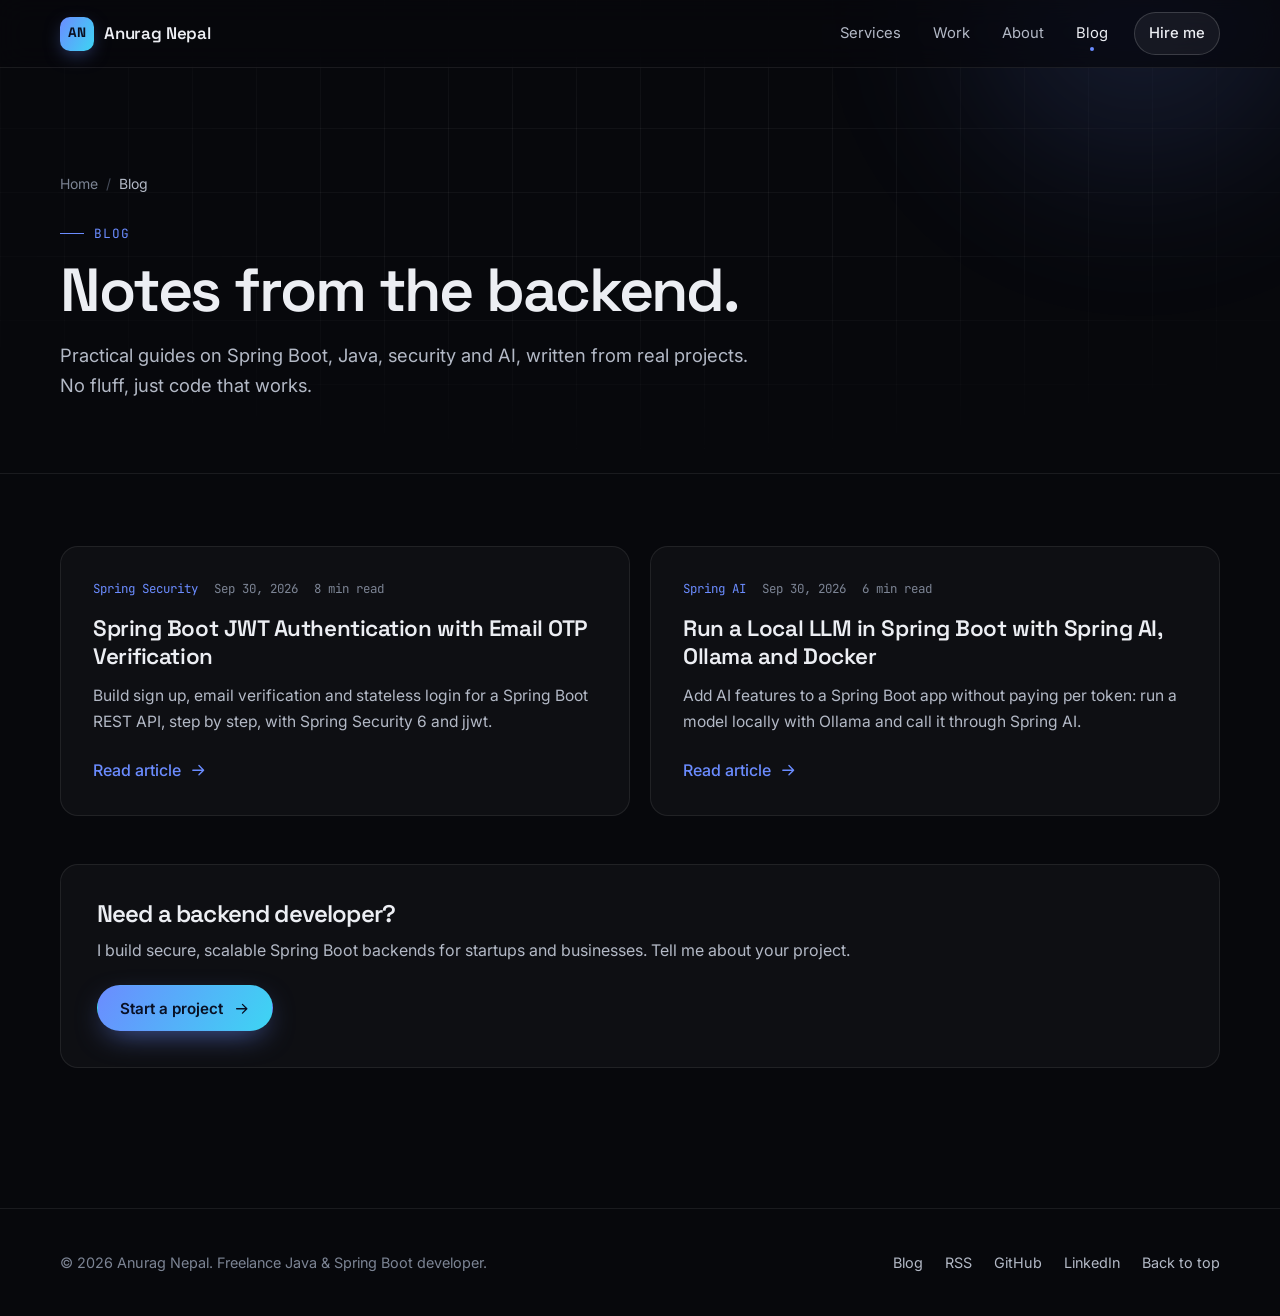
==== blog/index.html @ f437a740 "Add blog, freelance positioning and cleaner site structure - Add /blog/ with two starter posts (JWT " ====
<!DOCTYPE html>
<html lang="en">
<head>
  <meta charset="UTF-8">
  <meta name="viewport" content="width=device-width, initial-scale=1, viewport-fit=cover">

  <title>Blog: Spring Boot, Java and Backend Guides | Anurag Nepal</title>
  <meta name="description" content="Practical Spring Boot and Java backend guides from real client projects: authentication, security, microservices, Kafka, Redis and AI with Spring AI.">
  <meta name="author" content="Anurag Nepal">
  <meta name="robots" content="index, follow, max-image-preview:large, max-snippet:-1">
  <link rel="canonical" href="https://anuragnepal.com.np/blog/">
  <meta name="theme-color" content="#07080c">

  <meta property="og:type" content="website">
  <meta property="og:site_name" content="Anurag Nepal">
  <meta property="og:url" content="https://anuragnepal.com.np/blog/">
  <meta property="og:title" content="Blog: Spring Boot, Java and Backend Guides">
  <meta property="og:description" content="Practical Spring Boot and Java backend guides from real projects.">
  <meta property="og:image" content="https://anuragnepal.com.np/og-image.png">
  <meta property="og:image:width" content="1200">
  <meta property="og:image:height" content="630">

  <meta name="twitter:card" content="summary_large_image">
  <meta name="twitter:title" content="Blog: Spring Boot, Java and Backend Guides">
  <meta name="twitter:description" content="Practical Spring Boot and Java backend guides from real projects.">
  <meta name="twitter:image" content="https://anuragnepal.com.np/og-image.png">

  <link rel="icon" href="/favicon.svg" type="image/svg+xml">
  <link rel="apple-touch-icon" href="/apple-touch-icon.png">
  <link rel="manifest" href="/site.webmanifest">
  <link rel="alternate" type="application/rss+xml" title="Anurag Nepal Blog" href="/feed.xml">

  <link rel="preconnect" href="https://fonts.googleapis.com">
  <link rel="preconnect" href="https://fonts.gstatic.com" crossorigin>
  <link rel="stylesheet" href="https://fonts.googleapis.com/css2?family=Inter:wght@400;500;600&family=JetBrains+Mono:wght@400;500&family=Space+Grotesk:wght@500;600;700&display=swap">
  <link rel="stylesheet" href="/assets/css/main.css">
  <script src="/assets/js/main.js" defer></script>

  <script type="application/ld+json">
  {
    "@context": "https://schema.org",
    "@graph": [
      {
        "@type": "Blog",
        "@id": "https://anuragnepal.com.np/blog/#blog",
        "url": "https://anuragnepal.com.np/blog/",
        "name": "Anurag Nepal Blog",
        "description": "Practical Spring Boot and Java backend guides from real projects.",
        "inLanguage": "en",
        "author": { "@type": "Person", "@id": "https://anuragnepal.com.np/#person", "name": "Anurag Nepal", "url": "https://anuragnepal.com.np/" },
        "blogPost": [
          {
            "@type": "BlogPosting",
            "headline": "Spring Boot JWT Authentication with Email OTP Verification",
            "url": "https://anuragnepal.com.np/blog/spring-boot-jwt-authentication-email-otp/",
            "datePublished": "2026-09-30"
          },
          {
            "@type": "BlogPosting",
            "headline": "Run a Local LLM in Spring Boot with Spring AI, Ollama and Docker",
            "url": "https://anuragnepal.com.np/blog/spring-ai-ollama-local-llm-docker/",
            "datePublished": "2026-09-30"
          }
        ]
      },
      {
        "@type": "BreadcrumbList",
        "itemListElement": [
          { "@type": "ListItem", "position": 1, "name": "Home", "item": "https://anuragnepal.com.np/" },
          { "@type": "ListItem", "position": 2, "name": "Blog" }
        ]
      }
    ]
  }
  </script>
</head>
<body>
  <a class="skip-link" href="#main">Skip to content</a>
  <div class="progress" aria-hidden="true"></div>

  <header class="site-header" id="top">
    <nav class="container nav" aria-label="Primary">
      <a class="brand" href="/" aria-label="Anurag Nepal, home">
        <span class="brand-mark" aria-hidden="true">AN</span>
        <span>Anurag Nepal</span>
      </a>
      <button class="menu-toggle" type="button" aria-expanded="false" aria-controls="nav-menu" aria-label="Open menu">
        <span></span><span></span>
      </button>
      <div class="nav-menu" id="nav-menu">
        <ul class="nav-links">
          <li><a href="/#services">Services</a></li>
          <li><a href="/#work">Work</a></li>
          <li><a href="/#about">About</a></li>
          <li><a href="/blog/" aria-current="page">Blog</a></li>
          <li class="nav-cta"><a class="btn btn-sm" href="/#contact">Hire me</a></li>
        </ul>
      </div>
    </nav>
  </header>

  <main id="main">
    <header class="page-hero">
      <div class="hero-bg" aria-hidden="true">
        <div class="hero-grid"></div>
        <div class="orb orb-1"></div>
      </div>
      <div class="container">
        <nav class="breadcrumbs" aria-label="Breadcrumb">
          <ol>
            <li><a href="/">Home</a></li>
            <li><span aria-current="page">Blog</span></li>
          </ol>
        </nav>
        <span class="eyebrow">Blog</span>
        <h1 class="page-title">Notes from the backend.</h1>
        <p class="section-sub">Practical guides on Spring Boot, Java, security and AI, written from real projects. No fluff, just code that works.</p>
      </div>
    </header>

    <section class="section" aria-label="All articles">
      <div class="container">
        <div class="posts-grid stagger">
          <article class="card post-card reveal">
            <div class="post-meta">
              <span class="tag">Spring Security</span>
              <time datetime="2026-09-30">Sep 30, 2026</time>
              <span>8 min read</span>
            </div>
            <h2 class="post-card-title"><a href="/blog/spring-boot-jwt-authentication-email-otp/">Spring Boot JWT Authentication with Email OTP Verification</a></h2>
            <p>Build sign up, email verification and stateless login for a Spring Boot REST API, step by step, with Spring Security 6 and jjwt.</p>
            <span class="link-arrow">Read article <svg class="icon" aria-hidden="true"><use href="/assets/icons.svg#arrow"/></svg></span>
          </article>
          <article class="card post-card reveal">
            <div class="post-meta">
              <span class="tag">Spring AI</span>
              <time datetime="2026-09-30">Sep 30, 2026</time>
              <span>6 min read</span>
            </div>
            <h2 class="post-card-title"><a href="/blog/spring-ai-ollama-local-llm-docker/">Run a Local LLM in Spring Boot with Spring AI, Ollama and Docker</a></h2>
            <p>Add AI features to a Spring Boot app without paying per token: run a model locally with Ollama and call it through Spring AI.</p>
            <span class="link-arrow">Read article <svg class="icon" aria-hidden="true"><use href="/assets/icons.svg#arrow"/></svg></span>
          </article>
        </div>

        <aside class="card card-static article-cta reveal">
          <h2>Need a backend developer?</h2>
          <p>I build secure, scalable Spring Boot backends for startups and businesses. Tell me about your project.</p>
          <a class="btn btn-primary" href="/#contact">Start a project <svg class="icon icon-arrow" aria-hidden="true"><use href="/assets/icons.svg#arrow"/></svg></a>
        </aside>
      </div>
    </section>
  </main>

  <footer class="site-footer">
    <div class="container footer-inner">
      <p>&copy; <span id="year">2026</span> Anurag Nepal. Freelance Java &amp; Spring Boot developer.</p>
      <ul class="footer-links">
        <li><a href="/blog/">Blog</a></li>
        <li><a href="/feed.xml">RSS</a></li>
        <li><a href="https://github.com/Anurag-Nepal" target="_blank" rel="noopener">GitHub</a></li>
        <li><a href="https://www.linkedin.com/in/anurag-nepal/" target="_blank" rel="noopener">LinkedIn</a></li>
        <li><a href="#top">Back to top</a></li>
      </ul>
    </div>
  </footer>
</body>
</html>
---- assets/css/main.css ----
/* ==========================================================================
   Anurag Nepal - site styles
   ========================================================================== */

:root {
  --bg: #07080c;
  --bg-elev: #0c0e14;
  --surface: rgba(255, 255, 255, 0.03);
  --surface-2: rgba(255, 255, 255, 0.055);
  --border: rgba(255, 255, 255, 0.08);
  --border-strong: rgba(255, 255, 255, 0.16);
  --text: #eceef3;
  --text-2: #b3b9c6;
  --muted: #7c8494;
  --accent: #6b8cff;
  --accent-2: #3dd5f3;
  --accent-soft: rgba(107, 140, 255, 0.14);
  --success: #4ade80;
  --danger: #f87171;
  --grad: linear-gradient(120deg, var(--accent) 0%, var(--accent-2) 100%);

  --font-display: "Space Grotesk", ui-sans-serif, system-ui, -apple-system, "Segoe UI", sans-serif;
  --font-body: "Inter", ui-sans-serif, system-ui, -apple-system, "Segoe UI", Roboto, sans-serif;
  --font-mono: "JetBrains Mono", ui-monospace, SFMono-Regular, Menlo, Consolas, monospace;

  --maxw: 1160px;
  --gutter: clamp(16px, 4vw, 32px);
  --radius: 18px;
  --radius-sm: 12px;
  --ease: cubic-bezier(0.22, 1, 0.36, 1);
  --header-h: 68px;

  color-scheme: dark;
}

/* ---------- Base ---------- */

*, *::before, *::after { box-sizing: border-box; }
* { margin: 0; padding: 0; }

html {
  scroll-behavior: smooth;
  scroll-padding-top: calc(var(--header-h) + 16px);
  -webkit-text-size-adjust: 100%;
  text-size-adjust: 100%;
}

body {
  font-family: var(--font-body);
  font-size: 1rem;
  line-height: 1.65;
  color: var(--text);
  background: var(--bg);
  -webkit-font-smoothing: antialiased;
  -moz-osx-font-smoothing: grayscale;
  overflow-x: hidden;
}

img, svg { display: block; max-width: 100%; }
a { color: inherit; text-decoration: none; }
button, input, textarea { font: inherit; color: inherit; }
ul[class], ol[class] { list-style: none; }
::selection { background: rgba(107, 140, 255, 0.35); color: #fff; }

:focus-visible {
  outline: 2px solid var(--accent);
  outline-offset: 3px;
  border-radius: 6px;
}

.container {
  width: 100%;
  max-width: calc(var(--maxw) + var(--gutter) * 2);
  margin-inline: auto;
  padding-inline: var(--gutter);
}

.sprite { position: absolute; width: 0; height: 0; overflow: hidden; }

.skip-link {
  position: fixed;
  top: 12px;
  left: 12px;
  z-index: 200;
  padding: 10px 16px;
  border-radius: 10px;
  background: var(--accent);
  color: #0a0f1f;
  font-weight: 600;
  transform: translateY(-160%);
  transition: transform 0.25s var(--ease);
}
.skip-link:focus { transform: translateY(0); }

.icon { width: 1.15em; height: 1.15em; flex-shrink: 0; }

.gradient-text {
  background: var(--grad);
  -webkit-background-clip: text;
  background-clip: text;
  color: transparent;
}

/* ---------- Scroll progress ---------- */

.progress {
  position: fixed;
  inset: 0 0 auto 0;
  z-index: 120;
  height: 2px;
  background: var(--grad);
  transform: scaleX(0);
  transform-origin: 0 50%;
  pointer-events: none;
}

@supports (animation-timeline: scroll()) {
  .progress {
    animation: grow-x linear both;
    animation-timeline: scroll(root);
  }
}

@keyframes grow-x { to { transform: scaleX(1); } }

/* ---------- Header ---------- */

.site-header {
  position: fixed;
  inset: 0 0 auto 0;
  z-index: 100;
  height: var(--header-h);
  display: flex;
  align-items: center;
  background: rgba(7, 8, 12, 0.72);
  border-bottom: 1px solid var(--border);
  -webkit-backdrop-filter: saturate(160%) blur(14px);
  backdrop-filter: saturate(160%) blur(14px);
}

/* Header starts transparent and gains glass as the page scrolls */
@supports (animation-timeline: scroll()) {
  .site-header {
    animation: header-glass linear both;
    animation-timeline: scroll(root);
    animation-range: 0 120px;
  }
}

@keyframes header-glass {
  from {
    background: rgba(7, 8, 12, 0);
    border-bottom-color: transparent;
    -webkit-backdrop-filter: saturate(100%) blur(0);
    backdrop-filter: saturate(100%) blur(0);
  }
}

.nav {
  display: flex;
  align-items: center;
  justify-content: space-between;
  gap: 24px;
}

.brand {
  display: inline-flex;
  align-items: center;
  gap: 10px;
  font-family: var(--font-display);
  font-size: 1.05rem;
  font-weight: 600;
  letter-spacing: -0.01em;
}

.brand-mark {
  display: grid;
  place-items: center;
  width: 34px;
  height: 34px;
  border-radius: 10px;
  background: var(--grad);
  color: #0a0f1f;
  font-size: 0.85rem;
  font-weight: 700;
  box-shadow: 0 6px 20px -6px rgba(107, 140, 255, 0.6);
  transition: transform 0.4s var(--ease);
}
.brand:hover .brand-mark { transform: rotate(-8deg) scale(1.05); }

.nav-links {
  display: flex;
  align-items: center;
  gap: 4px;
}

.nav-links a {
  position: relative;
  display: block;
  padding: 8px 14px;
  border-radius: 999px;
  color: var(--text-2);
  font-size: 0.925rem;
  transition: color 0.25s var(--ease), background-color 0.25s var(--ease);
}
.nav-links a:hover { color: var(--text); background: var(--surface-2); }
.nav-links a[aria-current] { color: var(--text); }
.nav-links a[aria-current]::after {
  content: "";
  position: absolute;
  left: 50%;
  bottom: 3px;
  width: 4px;
  height: 4px;
  border-radius: 50%;
  background: var(--accent);
  transform: translateX(-50%);
}
.nav-links .nav-cta { margin-left: 8px; }
.nav-links .nav-cta a { color: var(--text); }
.nav-links .nav-cta a::after { display: none; }

.menu-toggle {
  display: none;
  place-items: center;
  width: 42px;
  height: 42px;
  border: 1px solid var(--border);
  border-radius: 12px;
  background: var(--surface);
  cursor: pointer;
}
.menu-toggle span {
  display: block;
  width: 18px;
  height: 1.5px;
  border-radius: 2px;
  background: var(--text);
  transition: transform 0.35s var(--ease);
}
.menu-toggle span + span { margin-top: 5px; }
.menu-toggle[aria-expanded="true"] span:nth-child(1) { transform: translateY(3.25px) rotate(45deg); }
.menu-toggle[aria-expanded="true"] span:nth-child(2) { transform: translateY(-3.25px) rotate(-45deg); }

/* ---------- Buttons ---------- */

.btn {
  position: relative;
  isolation: isolate;
  overflow: hidden;
  display: inline-flex;
  align-items: center;
  justify-content: center;
  gap: 10px;
  min-height: 46px;
  padding: 0 22px;
  border: 1px solid var(--border-strong);
  border-radius: 999px;
  background: var(--surface-2);
  font-size: 0.95rem;
  font-weight: 500;
  white-space: nowrap;
  cursor: pointer;
  transition: transform 0.35s var(--ease), border-color 0.3s var(--ease), box-shadow 0.35s var(--ease);
}
.btn:hover { transform: translateY(-2px); border-color: rgba(255, 255, 255, 0.28); }
.btn:active { transform: translateY(0); }
.btn .icon { transition: transform 0.35s var(--ease); }
.btn:hover .icon-arrow { transform: translateX(3px); }

.btn-primary {
  border-color: transparent;
  background: var(--grad);
  color: #081024;
  font-weight: 600;
  box-shadow: 0 10px 30px -10px rgba(107, 140, 255, 0.7);
}
.btn-primary::after {
  content: "";
  position: absolute;
  inset: 0;
  z-index: -1;
  background: linear-gradient(110deg, transparent 30%, rgba(255, 255, 255, 0.45) 50%, transparent 70%);
  transform: translateX(-120%);
  transition: transform 0.8s var(--ease);
}
.btn-primary:hover { border-color: transparent; box-shadow: 0 16px 40px -12px rgba(107, 140, 255, 0.85); }
.btn-primary:hover::after { transform: translateX(120%); }

.btn-sm { min-height: 38px; padding: 0 16px; font-size: 0.875rem; }

.link-arrow {
  display: inline-flex;
  align-items: center;
  gap: 8px;
  color: var(--accent);
  font-weight: 500;
}
.link-arrow .icon { transition: transform 0.35s var(--ease); }
.link-arrow:hover .icon { transform: translateX(3px); }

/* ---------- Hero ---------- */

.hero {
  position: relative;
  isolation: isolate;
  display: flex;
  align-items: center;
  min-height: 100svh;
  padding: calc(var(--header-h) + 48px) 0 96px;
  overflow: hidden;
}

.hero-bg { position: absolute; inset: 0; z-index: -1; pointer-events: none; }

.hero-grid {
  position: absolute;
  inset: 0;
  background-image:
    linear-gradient(to right, rgba(255, 255, 255, 0.045) 1px, transparent 1px),
    linear-gradient(to bottom, rgba(255, 255, 255, 0.045) 1px, transparent 1px);
  background-size: 64px 64px;
  -webkit-mask-image: radial-gradient(ellipse 70% 60% at 50% 40%, #000 30%, transparent 100%);
  mask-image: radial-gradient(ellipse 70% 60% at 50% 40%, #000 30%, transparent 100%);
}

.orb {
  position: absolute;
  border-radius: 50%;
  filter: blur(80px);
  opacity: 0.55;
  will-change: transform;
}
.orb-1 {
  top: -140px;
  right: -120px;
  width: 520px;
  height: 520px;
  background: radial-gradient(circle, rgba(107, 140, 255, 0.55), transparent 65%);
  animation: drift-1 18s ease-in-out infinite alternate;
}
.orb-2 {
  bottom: -160px;
  left: -140px;
  width: 460px;
  height: 460px;
  background: radial-gradient(circle, rgba(61, 213, 243, 0.35), transparent 65%);
  animation: drift-2 22s ease-in-out infinite alternate;
}

@keyframes drift-1 { to { transform: translate3d(-80px, 60px, 0) scale(1.08); } }
@keyframes drift-2 { to { transform: translate3d(90px, -50px, 0) scale(1.1); } }

.hero-inner {
  display: grid;
  grid-template-columns: minmax(0, 1.15fr) minmax(0, 0.85fr);
  align-items: center;
  gap: clamp(40px, 6vw, 80px);
}

.pill {
  display: inline-flex;
  align-items: center;
  gap: 10px;
  padding: 6px 14px 6px 10px;
  border: 1px solid var(--border);
  border-radius: 999px;
  background: var(--surface);
  color: var(--text-2);
  font-size: 0.85rem;
}

.status-dot {
  position: relative;
  width: 8px;
  height: 8px;
  border-radius: 50%;
  background: var(--success);
}
.status-dot::after {
  content: "";
  position: absolute;
  inset: 0;
  border-radius: 50%;
  background: var(--success);
  animation: ping 2s var(--ease) infinite;
}

@keyframes ping {
  from { transform: scale(1); opacity: 0.7; }
  to { transform: scale(2.8); opacity: 0; }
}

.hero h1 {
  margin: 22px 0 18px;
  font-family: var(--font-display);
  font-size: clamp(2.9rem, 8vw, 5.6rem);
  font-weight: 700;
  line-height: 0.98;
  letter-spacing: -0.045em;
}
.hero h1 span { display: block; }

.hero-role {
  color: var(--accent);
  font-family: var(--font-mono);
  font-size: clamp(0.85rem, 1.6vw, 0.95rem);
  letter-spacing: 0.02em;
}

.hero-lede {
  max-width: 36ch;
  margin-top: 18px;
  color: var(--text-2);
  font-size: clamp(1.05rem, 1.9vw, 1.25rem);
  line-height: 1.6;
}

.hero-actions {
  display: flex;
  flex-wrap: wrap;
  align-items: center;
  gap: 12px;
  margin-top: 34px;
}

.socials { display: flex; align-items: center; gap: 8px; margin-top: 30px; }

.social {
  display: grid;
  place-items: center;
  width: 42px;
  height: 42px;
  border: 1px solid var(--border);
  border-radius: 12px;
  background: var(--surface);
  color: var(--text-2);
  transition: color 0.25s, border-color 0.25s, background-color 0.25s, transform 0.35s var(--ease);
}
.social:hover { color: var(--text); border-color: var(--border-strong); background: var(--surface-2); transform: translateY(-3px); }
.social .icon { width: 18px; height: 18px; }

/* Hero entrance, staggered */
.hero-copy > *,
.hero-visual {
  animation: enter 0.9s var(--ease) both;
}
.hero-copy > :nth-child(1) { animation-delay: 0.1s; }
.hero-copy > :nth-child(2) { animation-delay: 0.2s; }
.hero-copy > :nth-child(3) { animation-delay: 0.3s; }
.hero-copy > :nth-child(4) { animation-delay: 0.4s; }
.hero-copy > :nth-child(5) { animation-delay: 0.5s; }
.hero-copy > :nth-child(6) { animation-delay: 0.6s; }
.hero-visual { animation-delay: 0.35s; }

@keyframes enter {
  from { opacity: 0; transform: translateY(18px); filter: blur(6px); }
  to { opacity: 1; transform: none; filter: blur(0); }
}

/* Code window */
.code-window {
  position: relative;
  overflow: hidden;
  border: 1px solid var(--border);
  border-radius: var(--radius);
  background: linear-gradient(180deg, rgba(20, 24, 34, 0.9), rgba(12, 14, 20, 0.9));
  box-shadow: 0 40px 80px -30px rgba(0, 0, 0, 0.8);
  animation: float 7s ease-in-out infinite;
}
.code-window::before {
  content: "";
  position: absolute;
  inset: -1px;
  padding: 1px;
  border-radius: inherit;
  background: linear-gradient(140deg, rgba(107, 140, 255, 0.55), transparent 40%, transparent 60%, rgba(61, 213, 243, 0.4));
  -webkit-mask: linear-gradient(#000 0 0) content-box, linear-gradient(#000 0 0);
  -webkit-mask-composite: xor;
  mask-composite: exclude;
  pointer-events: none;
}

@keyframes float {
  0%, 100% { transform: translateY(0); }
  50% { transform: translateY(-10px); }
}

.code-bar {
  display: flex;
  align-items: center;
  gap: 8px;
  padding: 14px 16px;
  border-bottom: 1px solid var(--border);
}
.code-bar i { width: 11px; height: 11px; border-radius: 50%; }
.code-bar i:nth-child(1) { background: #ff5f57; }
.code-bar i:nth-child(2) { background: #febc2e; }
.code-bar i:nth-child(3) { background: #28c840; }
.code-file { margin-left: 10px; color: var(--muted); font-family: var(--font-mono); font-size: 0.78rem; }

.code {
  padding: 18px 0 22px;
  overflow-x: auto;
  font-family: var(--font-mono);
  font-size: clamp(0.72rem, 1.05vw, 0.84rem);
  line-height: 1.85;
  white-space: pre;
  tab-size: 4;
}
.code code {
  display: block;
  counter-reset: ln;
  animation: type-lines 1.5s steps(15, end) 0.8s both;
}
.code .l { display: block; padding-right: 20px; }
.code .l::before {
  content: counter(ln);
  counter-increment: ln;
  display: inline-block;
  width: 3.2em;
  padding-right: 1.2em;
  color: #3c4252;
  text-align: right;
  user-select: none;
}

/* Reveals the snippet one line at a time */
@keyframes type-lines {
  from { clip-path: inset(0 0 100% 0); }
  to { clip-path: inset(0 0 0 0); }
}

.tk-an { color: #fbbf24; }
.tk-kw { color: #c792ea; }
.tk-ty { color: #7dd3fc; }
.tk-fn { color: #82aaff; }
.tk-st { color: #a5e3a0; }
.tk-cm { color: #5c6478; font-style: italic; }
.tk-pl { color: #cfd5e1; }

.caret {
  display: inline-block;
  width: 8px;
  height: 1.1em;
  margin-left: 2px;
  vertical-align: -0.2em;
  background: var(--accent);
  animation: blink 1.1s steps(1) infinite;
}

@keyframes blink { 50% { opacity: 0; } }

.scroll-cue {
  position: absolute;
  bottom: 28px;
  left: 50%;
  display: flex;
  flex-direction: column;
  align-items: center;
  gap: 8px;
  color: var(--muted);
  font-family: var(--font-mono);
  font-size: 0.7rem;
  letter-spacing: 0.18em;
  text-transform: uppercase;
  transform: translateX(-50%);
}
.scroll-cue span {
  position: relative;
  width: 1px;
  height: 36px;
  overflow: hidden;
  background: var(--border);
}
.scroll-cue span::after {
  content: "";
  position: absolute;
  top: -40%;
  left: 0;
  width: 100%;
  height: 40%;
  background: var(--accent);
  animation: cue 2.2s var(--ease) infinite;
}

@keyframes cue { to { top: 100%; } }

/* ---------- Marquee ---------- */

.marquee {
  overflow: hidden;
  padding: 22px 0;
  border-block: 1px solid var(--border);
  background: var(--bg-elev);
  -webkit-mask-image: linear-gradient(to right, transparent, #000 12%, #000 88%, transparent);
  mask-image: linear-gradient(to right, transparent, #000 12%, #000 88%, transparent);
}
.marquee-track {
  display: flex;
  width: max-content;
  animation: marquee 40s linear infinite;
}
.marquee:hover .marquee-track { animation-play-state: paused; }
.marquee ul { display: flex; }
.marquee li {
  display: inline-flex;
  align-items: center;
  gap: 28px;
  padding-right: 28px;
  color: var(--text-2);
  font-family: var(--font-display);
  font-size: clamp(1.1rem, 2.4vw, 1.45rem);
  font-weight: 500;
  letter-spacing: -0.01em;
  white-space: nowrap;
}
.marquee li::after {
  content: "";
  width: 6px;
  height: 6px;
  border-radius: 50%;
  background: var(--accent);
}

@keyframes marquee { to { transform: translateX(-50%); } }

/* ---------- Sections ---------- */

.section { position: relative; padding: clamp(80px, 12vw, 140px) 0; }
.section-alt { border-block: 1px solid var(--border); background: var(--bg-elev); }

.section-head { max-width: 680px; margin-bottom: clamp(40px, 6vw, 64px); }
.section-head-row {
  display: flex;
  flex-wrap: wrap;
  align-items: flex-end;
  justify-content: space-between;
  gap: 24px;
  max-width: none;
}
.section-head-row > div { max-width: 680px; }

.eyebrow {
  display: inline-flex;
  align-items: center;
  gap: 10px;
  color: var(--accent);
  font-family: var(--font-mono);
  font-size: 0.8rem;
  letter-spacing: 0.08em;
  text-transform: uppercase;
}
.eyebrow::before { content: ""; width: 24px; height: 1px; background: currentColor; }

.section h2,
.page-title {
  margin-top: 14px;
  font-family: var(--font-display);
  font-size: clamp(2rem, 4.6vw, 3.2rem);
  font-weight: 600;
  line-height: 1.08;
  letter-spacing: -0.035em;
}

.section-sub { max-width: 58ch; margin-top: 16px; color: var(--text-2); font-size: 1.075rem; }

/* ---------- Cards with cursor spotlight ---------- */

.card {
  --mx: 50%;
  --my: 50%;
  position: relative;
  isolation: isolate;
  border: 1px solid var(--border);
  border-radius: var(--radius);
  background: var(--surface);
  transition: transform 0.5s var(--ease), border-color 0.4s var(--ease);
}
.card::before {
  content: "";
  position: absolute;
  inset: 0;
  z-index: -1;
  border-radius: inherit;
  background: radial-gradient(420px circle at var(--mx) var(--my), rgba(107, 140, 255, 0.13), transparent 45%);
  opacity: 0;
  transition: opacity 0.4s var(--ease);
}
.card:hover { border-color: var(--border-strong); transform: translateY(-4px); }
.card:hover::before { opacity: 1; }
.card-static:hover { transform: none; }

.card-icon {
  display: grid;
  place-items: center;
  flex-shrink: 0;
  width: 44px;
  height: 44px;
  border: 1px solid rgba(107, 140, 255, 0.25);
  border-radius: 12px;
  background: var(--accent-soft);
  color: var(--accent);
}
.card-icon .icon { width: 20px; height: 20px; }

.chips { display: flex; flex-wrap: wrap; gap: 8px; }
.chip {
  padding: 6px 12px;
  border: 1px solid var(--border);
  border-radius: 999px;
  background: rgba(255, 255, 255, 0.02);
  font-size: 0.85rem;
}
.chips-mono .chip { padding: 5px 10px; color: var(--text-2); font-family: var(--font-mono); font-size: 0.75rem; }

/* ---------- Services ---------- */

.services-grid { display: grid; grid-template-columns: repeat(2, minmax(0, 1fr)); gap: 20px; }
.service { display: flex; flex-direction: column; padding: clamp(24px, 3vw, 34px); }
.service-head { display: flex; align-items: center; gap: 14px; margin-bottom: 14px; }
.service h3 { font-family: var(--font-display); font-size: 1.25rem; font-weight: 600; letter-spacing: -0.015em; }
.service p { flex-grow: 1; margin-bottom: 22px; color: var(--text-2); font-size: 0.975rem; }

/* ---------- Projects ---------- */

.projects-grid { display: grid; grid-template-columns: repeat(3, minmax(0, 1fr)); gap: 20px; }
.project { display: flex; flex-direction: column; padding: clamp(24px, 3vw, 32px); }
.project-top { display: flex; align-items: center; justify-content: space-between; margin-bottom: 28px; }
.project-num { color: var(--muted); font-family: var(--font-mono); font-size: 0.82rem; }
.project-arrow {
  display: grid;
  place-items: center;
  width: 40px;
  height: 40px;
  border: 1px solid var(--border);
  border-radius: 50%;
  color: var(--text-2);
  transition: transform 0.45s var(--ease), background-color 0.3s, color 0.3s, border-color 0.3s;
}
.project:hover .project-arrow { border-color: var(--text); background: var(--text); color: var(--bg); transform: rotate(-45deg); }
.project h3 { font-family: var(--font-display); font-size: 1.55rem; font-weight: 600; line-height: 1.2; letter-spacing: -0.025em; }
.project h3 a::after { content: ""; position: absolute; inset: 0; border-radius: inherit; }
.project-kicker { margin-top: 6px; color: var(--accent); font-size: 0.9rem; }
.project-desc { flex-grow: 1; margin: 16px 0 26px; color: var(--text-2); font-size: 0.975rem; }

.center-row { display: flex; justify-content: center; margin-top: 44px; }

/* ---------- About ---------- */

.about-grid {
  display: grid;
  grid-template-columns: minmax(0, 1.3fr) minmax(0, 1fr);
  align-items: start;
  gap: clamp(32px, 6vw, 80px);
}
.about-copy p { color: var(--text-2); font-size: 1.1rem; line-height: 1.8; }
.about-copy p + p { margin-top: 18px; }
.about-copy strong { color: var(--text); font-weight: 500; }

.facts { overflow: hidden; border: 1px solid var(--border); border-radius: var(--radius); background: var(--surface); }
.facts li { display: flex; align-items: center; justify-content: space-between; gap: 16px; padding: 18px 22px; }
.facts li + li { border-top: 1px solid var(--border); }
.facts .k { color: var(--muted); font-family: var(--font-mono); font-size: 0.8rem; letter-spacing: 0.06em; text-transform: uppercase; }
.facts .v { font-weight: 500; text-align: right; }
.facts .ok { display: inline-flex; align-items: center; gap: 8px; color: var(--success); }

.process {
  display: grid;
  grid-template-columns: repeat(3, minmax(0, 1fr));
  gap: 20px;
  margin-top: clamp(48px, 7vw, 80px);
  counter-reset: step;
}
.step { padding: 28px; }
.step::after {
  content: "0" counter(step);
  counter-increment: step;
  position: absolute;
  top: 24px;
  right: 26px;
  color: var(--muted);
  font-family: var(--font-mono);
  font-size: 0.82rem;
}
.step h3 { margin: 18px 0 8px; font-family: var(--font-display); font-size: 1.15rem; font-weight: 600; }
.step p { color: var(--text-2); font-size: 0.95rem; }

/* ---------- Blog cards ---------- */

.posts-grid { display: grid; grid-template-columns: repeat(2, minmax(0, 1fr)); gap: 20px; }
.post-card { display: flex; flex-direction: column; padding: clamp(24px, 3vw, 32px); }
.post-meta {
  display: flex;
  flex-wrap: wrap;
  align-items: center;
  gap: 8px 16px;
  color: var(--muted);
  font-family: var(--font-mono);
  font-size: 0.78rem;
}
.post-meta .tag { color: var(--accent); }
.post-card h3,
.post-card .post-card-title {
  margin: 16px 0 12px;
  font-family: var(--font-display);
  font-size: 1.4rem;
  font-weight: 600;
  line-height: 1.25;
  letter-spacing: -0.02em;
}
.post-card h3 a::after,
.post-card-title a::after { content: ""; position: absolute; inset: 0; border-radius: inherit; }
.post-card p { flex-grow: 1; margin-bottom: 22px; color: var(--text-2); font-size: 0.975rem; }

/* ---------- Contact ---------- */

.contact-grid {
  display: grid;
  grid-template-columns: minmax(0, 0.9fr) minmax(0, 1.1fr);
  align-items: start;
  gap: clamp(32px, 6vw, 80px);
}
.contact-grid .section-head { margin-bottom: 32px; }
.contact-links { display: grid; gap: 12px; }
.contact-link { display: flex; align-items: center; gap: 16px; padding: 16px 18px; }
.contact-link .card-icon { width: 42px; height: 42px; }
.contact-link .meta { display: grid; min-width: 0; }
.contact-link small { color: var(--muted); font-family: var(--font-mono); font-size: 0.72rem; letter-spacing: 0.08em; text-transform: uppercase; }
.contact-link .meta span { overflow: hidden; font-weight: 500; text-overflow: ellipsis; white-space: nowrap; }
.contact-link .icon-arrow { margin-left: auto; color: var(--muted); transition: transform 0.35s var(--ease), color 0.3s; }
.contact-link:hover .icon-arrow { color: var(--text); transform: translate(3px, -3px); }

.form { display: grid; gap: 18px; padding: clamp(24px, 3.5vw, 36px); }
.form-row { display: grid; grid-template-columns: 1fr 1fr; gap: 18px; }
.field { display: grid; gap: 8px; }
.field label { color: var(--text-2); font-size: 0.875rem; font-weight: 500; }
.field input,
.field textarea {
  width: 100%;
  padding: 14px 16px;
  border: 1px solid var(--border);
  border-radius: var(--radius-sm);
  background: rgba(0, 0, 0, 0.25);
  font-size: 1rem;
  line-height: 1.5;
  transition: border-color 0.25s var(--ease), box-shadow 0.25s var(--ease), background-color 0.25s;
}
.field textarea { min-height: 150px; resize: vertical; }
.field ::placeholder { color: #565d6d; }
.field input:hover, .field textarea:hover { border-color: var(--border-strong); }
.field input:focus,
.field textarea:focus {
  outline: none;
  border-color: var(--accent);
  background: rgba(0, 0, 0, 0.35);
  box-shadow: 0 0 0 4px rgba(107, 140, 255, 0.15);
}
.field [aria-invalid="true"] { border-color: var(--danger); }

.honeypot { position: absolute; left: -9999px; width: 1px; height: 1px; opacity: 0; }

.form-foot { display: flex; flex-wrap: wrap; align-items: center; justify-content: space-between; gap: 16px; }
.form-status { min-height: 1.5em; font-size: 0.925rem; }
.form-status.is-ok { color: var(--success); }
.form-status.is-error { color: var(--danger); }

.spinner {
  display: none;
  width: 16px;
  height: 16px;
  border: 2px solid rgba(8, 16, 36, 0.3);
  border-top-color: #081024;
  border-radius: 50%;
  animation: spin 0.7s linear infinite;
}
.btn.is-loading .spinner { display: block; }
.btn.is-loading .icon { display: none; }

@keyframes spin { to { transform: rotate(360deg); } }

/* ---------- Footer ---------- */

.site-footer { padding: 40px 0; border-top: 1px solid var(--border); }
.footer-inner { display: flex; flex-wrap: wrap; align-items: center; justify-content: space-between; gap: 20px; }
.site-footer p { color: var(--muted); font-size: 0.9rem; }
.footer-links { display: flex; flex-wrap: wrap; gap: 6px 22px; }
.footer-links a { color: var(--text-2); font-size: 0.9rem; transition: color 0.25s; }
.footer-links a:hover { color: var(--text); }

/* ---------- Inner pages (blog) ---------- */

.page-hero {
  position: relative;
  isolation: isolate;
  overflow: hidden;
  padding: calc(var(--header-h) + clamp(56px, 9vw, 104px)) 0 clamp(48px, 7vw, 72px);
  border-bottom: 1px solid var(--border);
}
.page-hero .hero-grid { z-index: -1; }
.page-hero .orb-1 { top: -260px; opacity: 0.4; }
.page-title { font-size: clamp(2.2rem, 5.5vw, 3.8rem); }
.page-hero .section-sub { font-size: 1.15rem; }
.page-hero + .section { padding-top: clamp(48px, 7vw, 72px); }

.breadcrumbs ol { display: flex; flex-wrap: wrap; gap: 8px; color: var(--muted); font-size: 0.875rem; }
.breadcrumbs li { display: inline-flex; align-items: center; gap: 8px; }
.breadcrumbs li + li::before { content: "/"; color: #454b59; }
.breadcrumbs a { transition: color 0.25s; }
.breadcrumbs a:hover { color: var(--text); }
.breadcrumbs [aria-current] { color: var(--text-2); }
.breadcrumbs + * { margin-top: 28px; }

/* ---------- Article ---------- */

.article-head > * { max-width: 820px; }
.article-head h1 {
  font-family: var(--font-display);
  font-size: clamp(2rem, 5vw, 3.3rem);
  font-weight: 600;
  line-height: 1.12;
  letter-spacing: -0.035em;
}
.article-head .post-meta { margin-top: 24px; font-size: 0.82rem; }
.article-lede { margin-top: 20px; color: var(--text-2); font-size: 1.2rem; line-height: 1.65; }

.article-layout {
  display: grid;
  grid-template-columns: minmax(0, 1fr) 260px;
  align-items: start;
  gap: 64px;
  padding-block: clamp(48px, 7vw, 80px) clamp(80px, 10vw, 120px);
}

.toc { position: sticky; top: calc(var(--header-h) + 24px); padding: 22px; font-size: 0.9rem; }
.toc h2 { margin-bottom: 12px; color: var(--muted); font-family: var(--font-mono); font-size: 0.75rem; font-weight: 500; letter-spacing: 0.08em; text-transform: uppercase; }
.toc ol { display: grid; gap: 8px; list-style: none; }
.toc a { color: var(--text-2); transition: color 0.25s; }
.toc a:hover { color: var(--text); }

.prose { max-width: 72ch; color: var(--text-2); font-size: 1.075rem; line-height: 1.8; }
.prose > * + * { margin-top: 1.2em; }
.prose h2 {
  margin-top: 2.4em;
  color: var(--text);
  font-family: var(--font-display);
  font-size: 1.75rem;
  font-weight: 600;
  line-height: 1.25;
  letter-spacing: -0.025em;
}
.prose h3 { margin-top: 1.8em; color: var(--text); font-family: var(--font-display); font-size: 1.3rem; font-weight: 600; }
.prose h2 + *, .prose h3 + * { margin-top: 0.8em; }
.prose strong { color: var(--text); font-weight: 600; }
.prose a { color: var(--accent); text-decoration: underline; text-decoration-color: rgba(107, 140, 255, 0.4); text-underline-offset: 3px; }
.prose a:hover { text-decoration-color: currentColor; }
.prose ul, .prose ol { padding-left: 1.4em; }
.prose li + li { margin-top: 0.45em; }
.prose li::marker { color: var(--accent); }
.prose :not(pre) > code {
  padding: 0.15em 0.4em;
  border: 1px solid var(--border);
  border-radius: 6px;
  background: var(--surface-2);
  color: var(--text);
  font-family: var(--font-mono);
  font-size: 0.86em;
}
.prose pre {
  overflow-x: auto;
  padding: 20px 22px;
  border: 1px solid var(--border);
  border-radius: var(--radius-sm);
  background: #0b0d13;
  color: #cfd5e1;
  font-family: var(--font-mono);
  font-size: 0.86rem;
  line-height: 1.7;
  tab-size: 4;
}
.prose pre code { font-family: inherit; }
.prose blockquote,
.callout {
  padding: 18px 22px;
  border: 1px solid rgba(107, 140, 255, 0.25);
  border-left: 3px solid var(--accent);
  border-radius: var(--radius-sm);
  background: var(--accent-soft);
  color: var(--text);
}

/* Prism tokens, tuned to the site palette */
.token.comment, .token.prolog { color: #5c6478; font-style: italic; }
.token.keyword, .token.boolean, .token.important { color: #c792ea; }
.token.string, .token.char, .token.attr-value { color: #a5e3a0; }
.token.number, .token.constant { color: #f78c6c; }
.token.function { color: #82aaff; }
.token.class-name, .token.builtin, .token.tag { color: #7dd3fc; }
.token.punctuation, .token.operator { color: #8a93a6; }
.token.annotation, .token.attr-name, .token.property, .token.key { color: #fbbf24; }

.article-cta { margin-top: 3em; padding: clamp(24px, 4vw, 36px); }
.article-cta h2 { margin-top: 0; font-size: 1.5rem; }
.article-cta p { margin: 10px 0 22px; color: var(--text-2); }

.author { display: flex; align-items: center; gap: 16px; margin-top: 2.5em; padding-top: 2em; border-top: 1px solid var(--border); }
.author .brand-mark { width: 52px; height: 52px; border-radius: 14px; font-size: 1.05rem; }
.author strong { display: block; color: var(--text); }
.author span { color: var(--muted); font-size: 0.925rem; }

/* ---------- 404 ---------- */

.not-found { display: grid; place-items: center; min-height: 100svh; padding: 24px var(--gutter); text-align: center; }
.not-found code { color: var(--accent); font-family: var(--font-mono); font-size: 0.9rem; }
.not-found h1 { margin: 12px 0 10px; font-family: var(--font-display); font-size: clamp(5rem, 22vw, 9rem); line-height: 1; letter-spacing: -0.05em; }
.not-found p { max-width: 36ch; margin: 0 auto 28px; color: var(--text-2); }

/* ---------- Scroll reveal (CSS scroll-driven, no JS) ---------- */

/* Uses `translate` so it never fights the `transform` used by hover states */
@supports (animation-timeline: view()) {
  @media (prefers-reduced-motion: no-preference) {
    .reveal {
      animation: reveal var(--ease) both;
      animation-timeline: view();
      animation-range: entry 0% entry 55%;
    }
    .stagger > .reveal:nth-child(2) { animation-range: entry 8% entry 63%; }
    .stagger > .reveal:nth-child(3) { animation-range: entry 16% entry 71%; }
    .stagger > .reveal:nth-child(4) { animation-range: entry 24% entry 79%; }
  }
}

@keyframes reveal {
  from { opacity: 0; translate: 0 36px; }
  to { opacity: 1; translate: 0 0; }
}

/* ---------- Responsive ---------- */

@media (max-width: 1024px) {
  .projects-grid { grid-template-columns: repeat(2, minmax(0, 1fr)); }
  .article-layout { grid-template-columns: minmax(0, 1fr); gap: 0; }
  .toc { display: none; }
}

@media (max-width: 900px) {
  .hero-inner, .about-grid, .contact-grid { grid-template-columns: 1fr; }
  .hero { min-height: auto; padding-bottom: 72px; }
  .hero-visual { max-width: 560px; }
  .scroll-cue { display: none; }
  .process { grid-template-columns: 1fr; }
}

@media (max-width: 760px) {
  :root { --header-h: 62px; }

  .menu-toggle { display: grid; }

  .nav-menu {
    position: fixed;
    inset: var(--header-h) 0 auto 0;
    padding: 12px var(--gutter) 24px;
    border-bottom: 1px solid var(--border);
    background: rgba(7, 8, 12, 0.97);
    -webkit-backdrop-filter: blur(14px);
    backdrop-filter: blur(14px);
    opacity: 0;
    visibility: hidden;
    transform: translateY(-8px);
    transition: opacity 0.3s var(--ease), transform 0.3s var(--ease), visibility 0.3s;
  }
  .nav-menu.is-open { opacity: 1; visibility: visible; transform: none; }
  .nav-links { flex-direction: column; align-items: stretch; gap: 2px; }
  .nav-links a { padding: 14px 12px; border-radius: 12px; font-size: 1.05rem; }
  .nav-links a[aria-current]::after { top: 50%; right: 14px; bottom: auto; left: auto; transform: translateY(-50%); }
  .nav-links .nav-cta { margin: 10px 0 0; }
  .nav-links .nav-cta a { width: 100%; }
  .site-header.menu-open { background: rgba(7, 8, 12, 0.97); }

  .services-grid, .projects-grid, .posts-grid, .form-row { grid-template-columns: 1fr; }
  .hero-actions .btn { flex: 1 1 auto; }
  .orb-1 { width: 340px; height: 340px; }
  .orb-2 { width: 300px; height: 300px; }
  .prose { font-size: 1.025rem; }
  .prose pre { margin-inline: calc(var(--gutter) * -1); border-inline: 0; border-radius: 0; }
}

@media (prefers-reduced-motion: reduce) {
  html { scroll-behavior: auto; }
  *, *::before, *::after {
    animation-duration: 0.01ms !important;
    animation-iteration-count: 1 !important;
    animation-delay: 0ms !important;
    transition-duration: 0.01ms !important;
  }
  .marquee-track { animation: none; }
  .progress { display: none; }
}
.not-found .hero-actions { justify-content: center; }
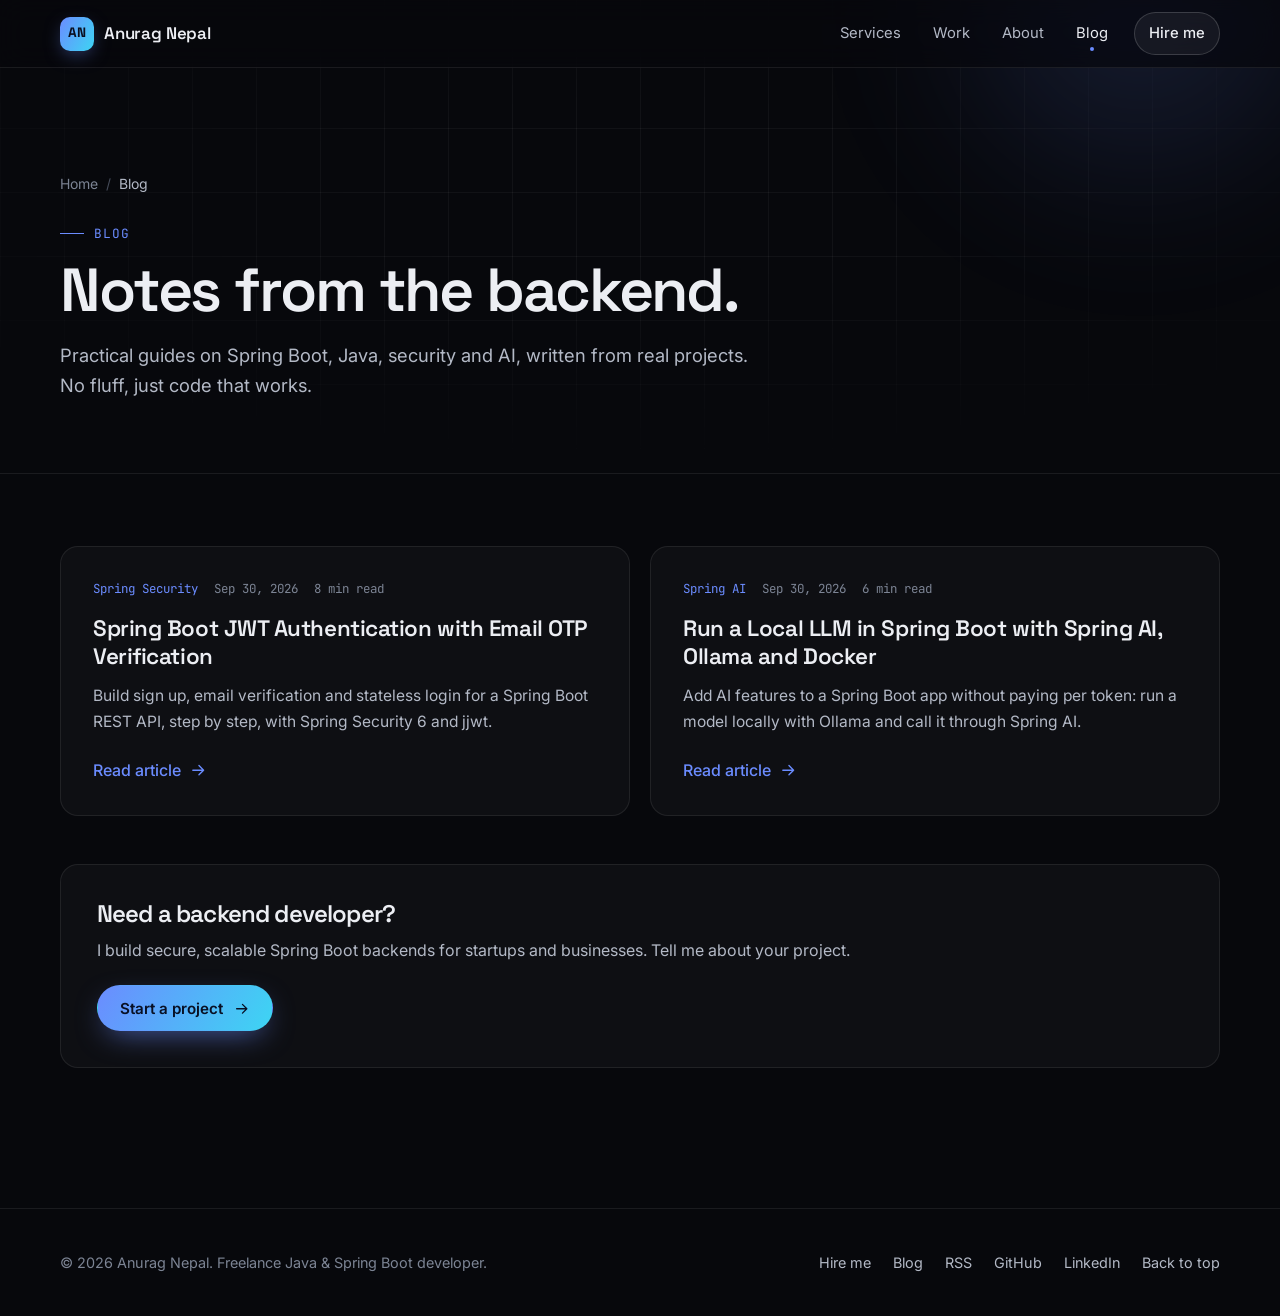
==== commit 975b2bdc: "Add homepage FAQ and dedicated hire page Add an FAQ section to the homepage with FAQPage schema, and" ====
--- a/blog/index.html
+++ b/blog/index.html
@@ -21,6 +21,7 @@
   <meta property="og:image:height" content="630">
 
   <meta name="twitter:card" content="summary_large_image">
+  <meta name="twitter:creator" content="@anuragnepal2062">
   <meta name="twitter:title" content="Blog: Spring Boot, Java and Backend Guides">
   <meta name="twitter:description" content="Practical Spring Boot and Java backend guides from real projects.">
   <meta name="twitter:image" content="https://anuragnepal.com.np/og-image.png">
@@ -93,7 +94,7 @@
           <li><a href="/#work">Work</a></li>
           <li><a href="/#about">About</a></li>
           <li><a href="/blog/" aria-current="page">Blog</a></li>
-          <li class="nav-cta"><a class="btn btn-sm" href="/#contact">Hire me</a></li>
+          <li class="nav-cta"><a class="btn btn-sm" href="/hire-spring-boot-developer/">Hire me</a></li>
         </ul>
       </div>
     </nav>
@@ -156,6 +157,7 @@
     <div class="container footer-inner">
       <p>&copy; <span id="year">2026</span> Anurag Nepal. Freelance Java &amp; Spring Boot developer.</p>
       <ul class="footer-links">
+        <li><a href="/hire-spring-boot-developer/">Hire me</a></li>
         <li><a href="/blog/">Blog</a></li>
         <li><a href="/feed.xml">RSS</a></li>
         <li><a href="https://github.com/Anurag-Nepal" target="_blank" rel="noopener">GitHub</a></li>
--- a/assets/css/main.css
+++ b/assets/css/main.css
@@ -888,6 +888,46 @@
 .footer-links a { color: var(--text-2); font-size: 0.9rem; transition: color 0.25s; }
 .footer-links a:hover { color: var(--text); }
 
+/* ---------- FAQ ---------- */
+
+.faq-grid {
+  display: grid;
+  grid-template-columns: minmax(0, 0.85fr) minmax(0, 1.15fr);
+  align-items: start;
+  gap: clamp(32px, 6vw, 80px);
+}
+.faq-grid .section-head { position: sticky; top: calc(var(--header-h) + 32px); margin-bottom: 0; }
+.faq-grid .link-arrow { margin-top: 24px; }
+.faq-list { display: grid; gap: 12px; }
+.faq-item { transition: border-color 0.4s var(--ease); }
+.faq-item[open] { border-color: var(--border-strong); }
+.faq-item summary {
+  display: flex;
+  align-items: center;
+  justify-content: space-between;
+  gap: 16px;
+  padding: 20px 24px;
+  border-radius: inherit;
+  font-family: var(--font-display);
+  font-size: 1.075rem;
+  font-weight: 600;
+  line-height: 1.35;
+  list-style: none;
+  cursor: pointer;
+}
+.faq-item summary::-webkit-details-marker { display: none; }
+.faq-item summary::after {
+  content: "+";
+  flex-shrink: 0;
+  color: var(--muted);
+  font-family: var(--font-mono);
+  font-size: 1.25rem;
+  font-weight: 400;
+  transition: transform 0.35s var(--ease), color 0.35s var(--ease);
+}
+.faq-item[open] summary::after { color: var(--accent); transform: rotate(45deg); }
+.faq-item p { padding: 0 24px 22px; color: var(--text-2); font-size: 0.975rem; }
+
 /* ---------- Inner pages (blog) ---------- */
 
 .page-hero {
@@ -1045,7 +1085,8 @@
 }
 
 @media (max-width: 900px) {
-  .hero-inner, .about-grid, .contact-grid { grid-template-columns: 1fr; }
+  .hero-inner, .about-grid, .contact-grid, .faq-grid { grid-template-columns: 1fr; }
+  .faq-grid .section-head { position: static; }
   .hero { min-height: auto; padding-bottom: 72px; }
   .hero-visual { max-width: 560px; }
   .scroll-cue { display: none; }
